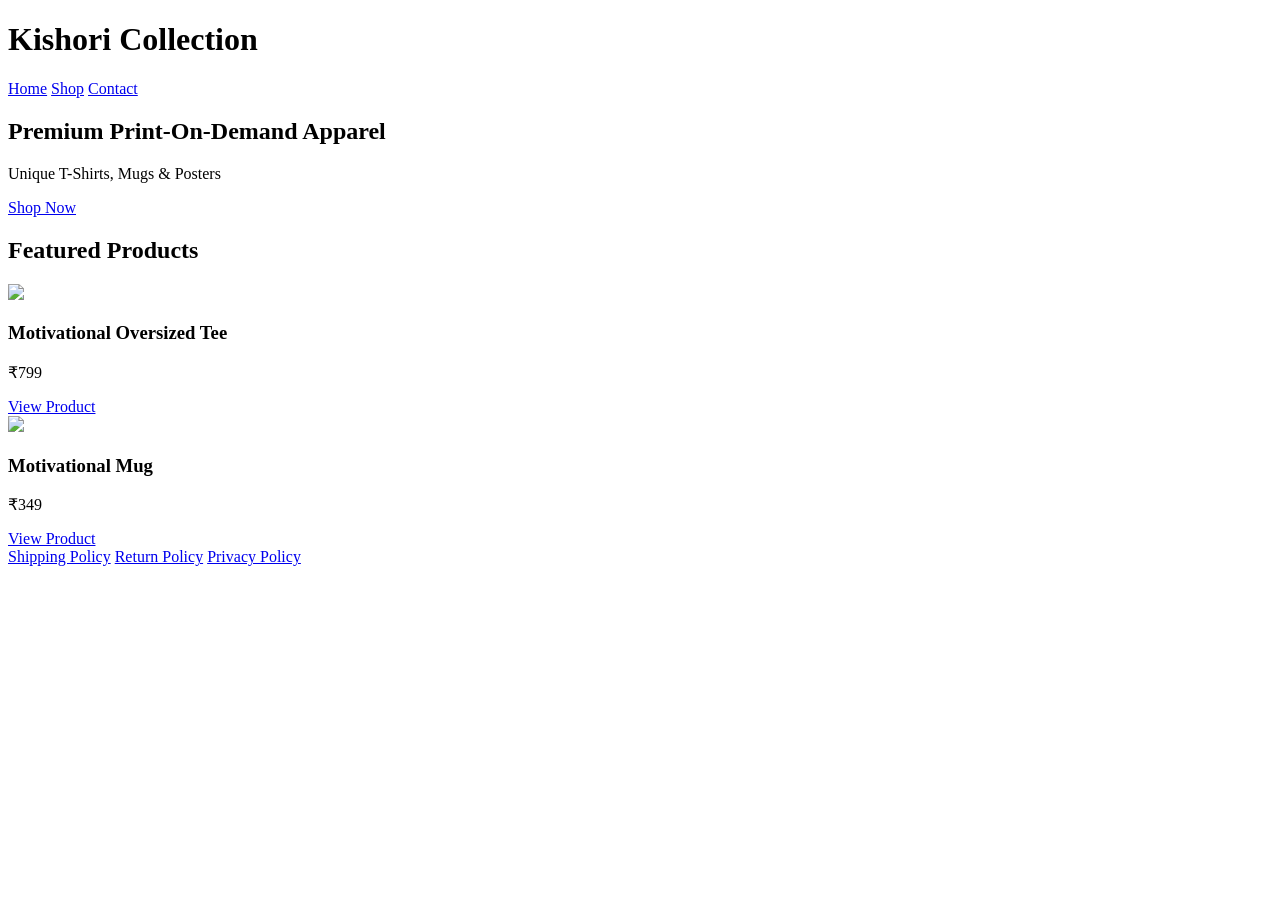
==== index.html @ 342da993 "Create index.html" ====
<!DOCTYPE html>
<html>
<head>
    <title>Kishori Collection</title>
    <link rel="stylesheet" href="style.css">
</head>
<body>

<header>
    <h1>Kishori Collection</h1>
    <nav>
        <a href="index.html">Home</a>
        <a href="shop.html">Shop</a>
        <a href="contact.html">Contact</a>
    </nav>
</header>

<section class="hero">
    <h2>Premium Print-On-Demand Apparel</h2>
    <p>Unique T-Shirts, Mugs & Posters</p>
    <a href="shop.html" class="btn">Shop Now</a>
</section>

<section class="featured">
    <h2>Featured Products</h2>

    <div class="product-grid">

        <div class="product-card">
            <img src="images/tshirt1.jpg">
            <h3>Motivational Oversized Tee</h3>
            <p>₹799</p>
            <a href="shop.html" class="btn">View Product</a>
        </div>

        <div class="product-card">
            <img src="images/mug1.jpg">
            <h3>Motivational Mug</h3>
            <p>₹349</p>
            <a href="shop.html" class="btn">View Product</a>
        </div>

    </div>
</section>

<footer>
    <a href="shipping-policy.html">Shipping Policy</a>
    <a href="return-policy.html">Return Policy</a>
    <a href="privacy-policy.html">Privacy Policy</a>
</footer>

</body>
</html>
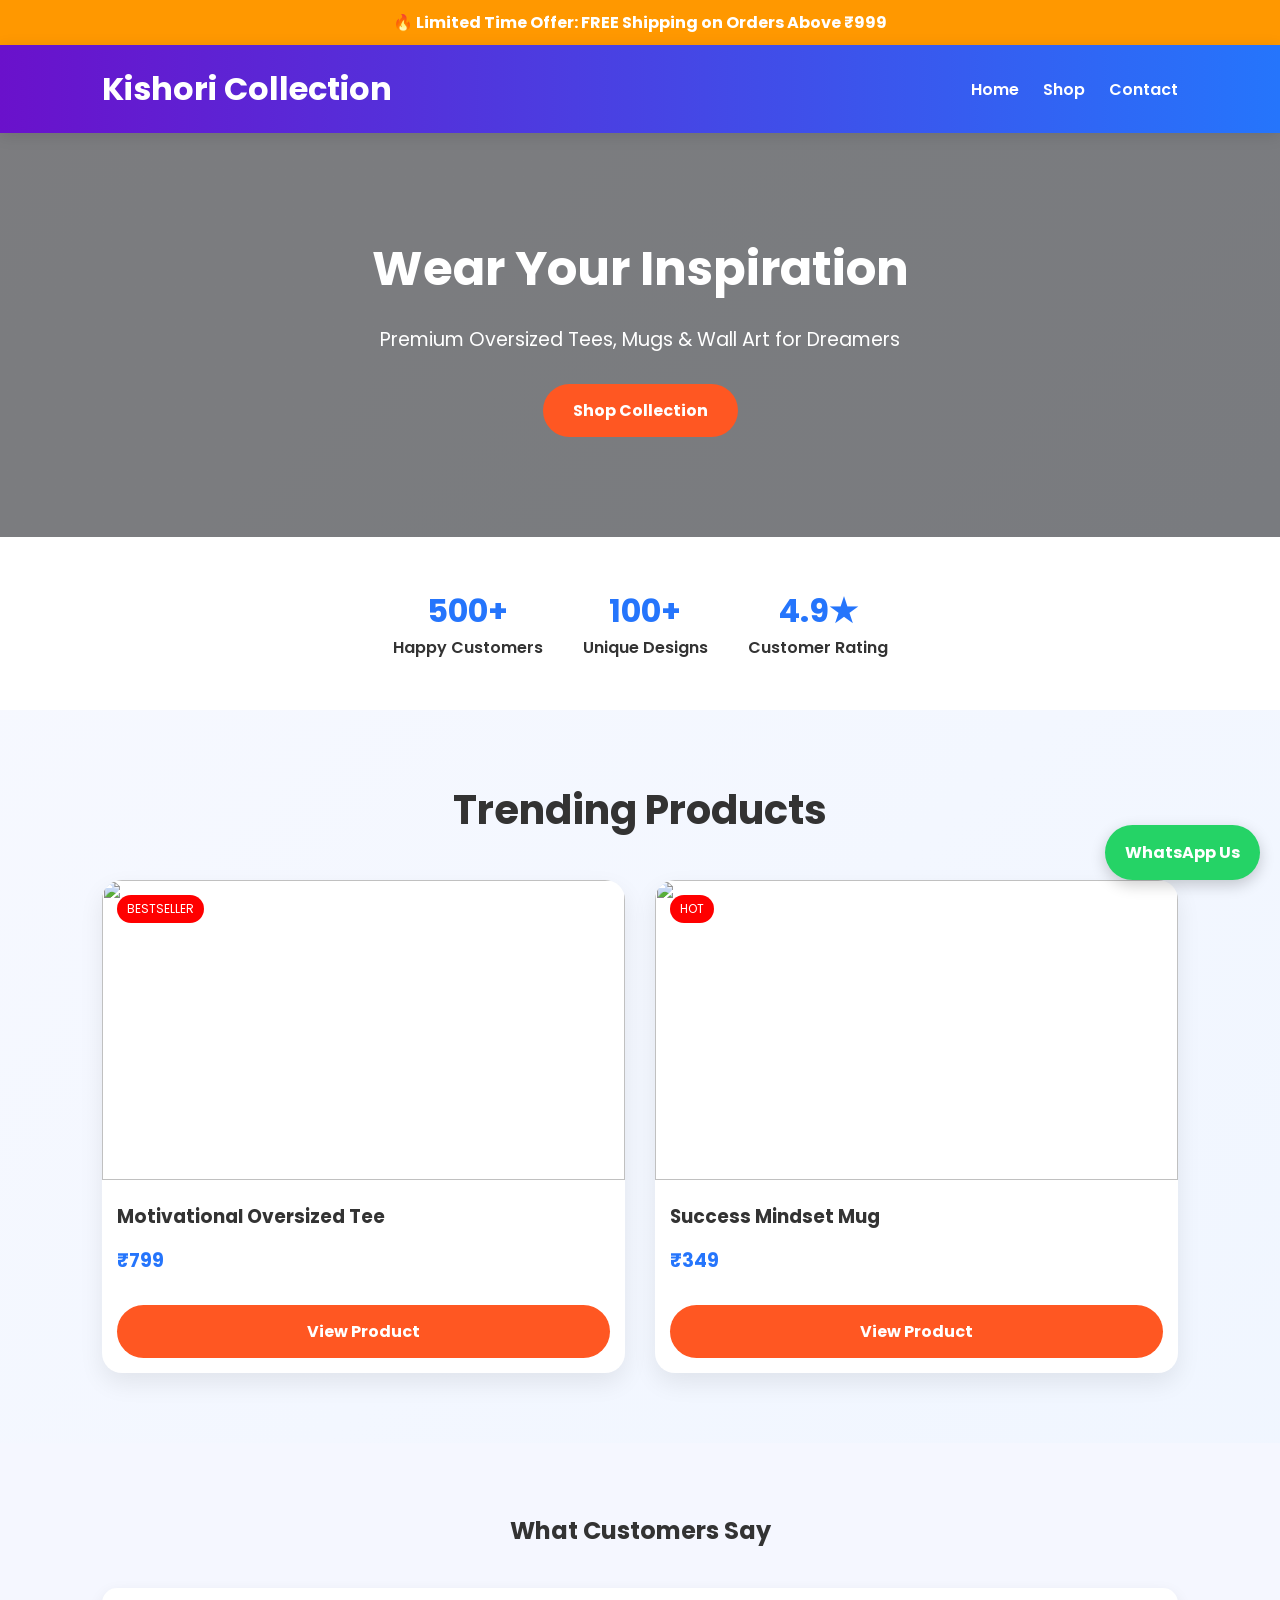
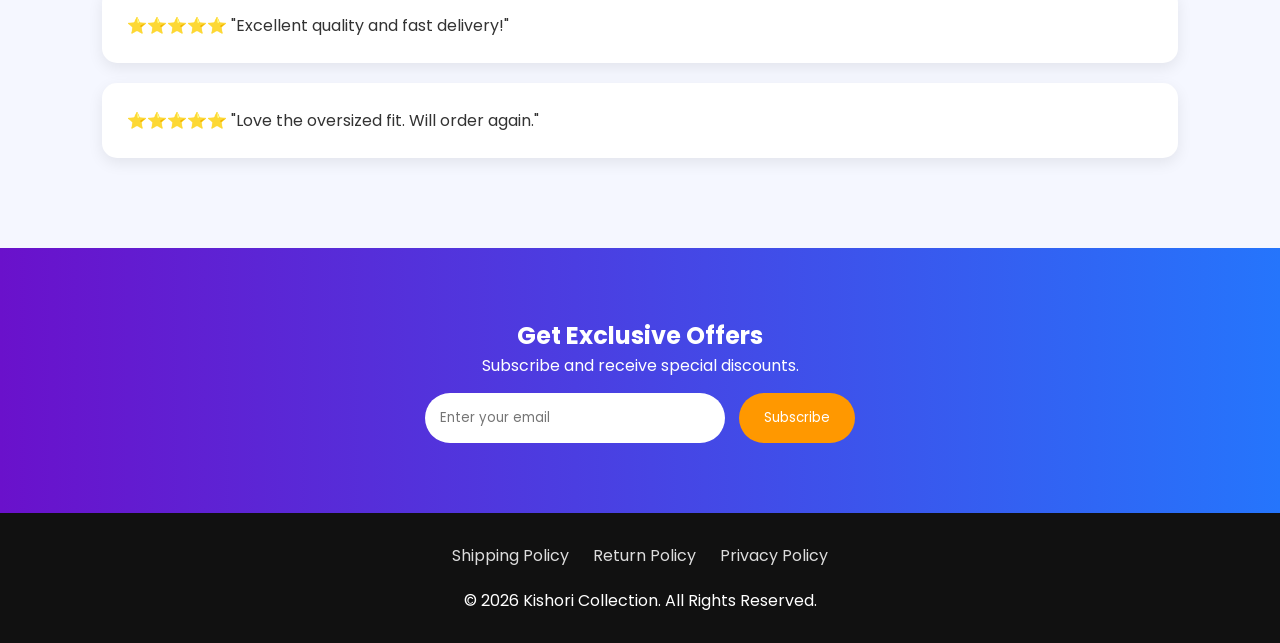
==== commit 3f7a186d: "Update index.html" ====
--- a/index.html
+++ b/index.html
@@ -1,53 +1,398 @@
 <!DOCTYPE html>
-<html>
+<html lang="en">
 <head>
-    <title>Kishori Collection</title>
-    <link rel="stylesheet" href="style.css">
+<meta charset="UTF-8">
+<meta name="viewport" content="width=device-width, initial-scale=1.0">
+
+<title>Kishori Collection</title>
+
+<link href="https://fonts.googleapis.com/css2?family=Poppins:wght@300;400;600;700&display=swap" rel="stylesheet">
+
+<style>
+
+*{
+margin:0;
+padding:0;
+box-sizing:border-box;
+font-family:'Poppins',sans-serif;
+}
+
+body{
+background:linear-gradient(135deg,#f8f9ff,#eef5ff);
+color:#333;
+}
+
+/* HEADER */
+
+header{
+background:linear-gradient(90deg,#6a11cb,#2575fc);
+padding:20px 8%;
+display:flex;
+justify-content:space-between;
+align-items:center;
+position:sticky;
+top:0;
+z-index:1000;
+box-shadow:0 3px 15px rgba(0,0,0,0.1);
+}
+
+header h1{
+color:white;
+font-size:2rem;
+}
+
+nav a{
+color:white;
+text-decoration:none;
+margin-left:20px;
+font-weight:600;
+transition:.3s;
+}
+
+nav a:hover{
+color:#ffe082;
+}
+
+/* OFFER BAR */
+
+.offer-bar{
+background:#ff9800;
+color:white;
+text-align:center;
+padding:10px;
+font-weight:bold;
+animation: pulse 2s infinite;
+}
+
+@keyframes pulse{
+50%{opacity:0.8;}
+}
+
+/* HERO */
+
+.hero{
+text-align:center;
+padding:100px 20px;
+background:
+linear-gradient(rgba(0,0,0,.5),rgba(0,0,0,.5)),
+url('images/banner.jpg');
+background-size:cover;
+background-position:center;
+color:white;
+}
+
+.hero h2{
+font-size:3rem;
+margin-bottom:20px;
+}
+
+.hero p{
+font-size:1.2rem;
+margin-bottom:30px;
+}
+
+.btn{
+display:inline-block;
+padding:14px 30px;
+background:#ff5722;
+color:white;
+text-decoration:none;
+border-radius:50px;
+font-weight:bold;
+transition:.3s;
+}
+
+.btn:hover{
+transform:translateY(-4px);
+background:#e64a19;
+}
+
+/* STATS */
+
+.stats{
+display:flex;
+justify-content:center;
+gap:40px;
+padding:50px 20px;
+background:white;
+flex-wrap:wrap;
+}
+
+.stat-box{
+text-align:center;
+}
+
+.stat-box h3{
+font-size:2rem;
+color:#2575fc;
+}
+
+.stat-box p{
+font-weight:600;
+}
+
+/* FEATURED */
+
+.featured{
+padding:70px 8%;
+}
+
+.featured h2{
+text-align:center;
+margin-bottom:40px;
+font-size:2.5rem;
+}
+
+.product-grid{
+display:grid;
+grid-template-columns:repeat(auto-fit,minmax(280px,1fr));
+gap:30px;
+}
+
+.product-card{
+background:white;
+border-radius:20px;
+overflow:hidden;
+box-shadow:0 10px 25px rgba(0,0,0,.08);
+transition:.4s;
+position:relative;
+}
+
+.product-card:hover{
+transform:translateY(-10px);
+}
+
+.badge{
+position:absolute;
+top:15px;
+left:15px;
+background:red;
+color:white;
+padding:5px 10px;
+border-radius:20px;
+font-size:12px;
+}
+
+.product-card img{
+width:100%;
+height:300px;
+object-fit:cover;
+}
+
+.product-card h3{
+padding:15px;
+}
+
+.product-card p{
+padding:0 15px 15px;
+font-size:1.2rem;
+font-weight:bold;
+color:#2575fc;
+}
+
+.product-card .btn{
+margin:15px;
+display:block;
+text-align:center;
+}
+
+/* TESTIMONIALS */
+
+.testimonials{
+padding:70px 8%;
+background:#f5f7ff;
+}
+
+.testimonials h2{
+text-align:center;
+margin-bottom:40px;
+}
+
+.review{
+background:white;
+padding:25px;
+border-radius:15px;
+margin-bottom:20px;
+box-shadow:0 5px 15px rgba(0,0,0,.08);
+}
+
+/* NEWSLETTER */
+
+.newsletter{
+padding:70px 20px;
+text-align:center;
+background:linear-gradient(90deg,#6a11cb,#2575fc);
+color:white;
+}
+
+.newsletter input{
+padding:15px;
+width:300px;
+max-width:90%;
+border:none;
+border-radius:30px;
+margin-top:15px;
+}
+
+.newsletter button{
+padding:15px 25px;
+border:none;
+background:#ff9800;
+color:white;
+border-radius:30px;
+cursor:pointer;
+margin-left:10px;
+}
+
+/* FOOTER */
+
+footer{
+background:#111;
+color:white;
+text-align:center;
+padding:30px;
+}
+
+footer a{
+color:#ddd;
+margin:0 10px;
+text-decoration:none;
+}
+
+footer a:hover{
+color:#ff9800;
+}
+
+/* FLOATING BUTTON */
+
+.whatsapp{
+position:fixed;
+bottom:20px;
+right:20px;
+background:#25D366;
+color:white;
+padding:15px 20px;
+border-radius:50px;
+text-decoration:none;
+font-weight:bold;
+box-shadow:0 5px 15px rgba(0,0,0,.2);
+}
+
+</style>
 </head>
+
 <body>
 
+<div class="offer-bar">
+🔥 Limited Time Offer: FREE Shipping on Orders Above ₹999
+</div>
+
 <header>
-    <h1>Kishori Collection</h1>
-    <nav>
-        <a href="index.html">Home</a>
-        <a href="shop.html">Shop</a>
-        <a href="contact.html">Contact</a>
-    </nav>
+<h1>Kishori Collection</h1>
+
+<nav>
+<a href="index.html">Home</a>
+<a href="shop.html">Shop</a>
+<a href="contact.html">Contact</a>
+</nav>
 </header>
 
 <section class="hero">
-    <h2>Premium Print-On-Demand Apparel</h2>
-    <p>Unique T-Shirts, Mugs & Posters</p>
-    <a href="shop.html" class="btn">Shop Now</a>
+<h2>Wear Your Inspiration</h2>
+<p>Premium Oversized Tees, Mugs & Wall Art for Dreamers</p>
+
+<a href="shop.html" class="btn">
+Shop Collection
+</a>
+</section>
+
+<section class="stats">
+
+<div class="stat-box">
+<h3>500+</h3>
+<p>Happy Customers</p>
+</div>
+
+<div class="stat-box">
+<h3>100+</h3>
+<p>Unique Designs</p>
+</div>
+
+<div class="stat-box">
+<h3>4.9★</h3>
+<p>Customer Rating</p>
+</div>
+
 </section>
 
 <section class="featured">
-    <h2>Featured Products</h2>
-
-    <div class="product-grid">
-
-        <div class="product-card">
-            <img src="images/tshirt1.jpg">
-            <h3>Motivational Oversized Tee</h3>
-            <p>₹799</p>
-            <a href="shop.html" class="btn">View Product</a>
-        </div>
-
-        <div class="product-card">
-            <img src="images/mug1.jpg">
-            <h3>Motivational Mug</h3>
-            <p>₹349</p>
-            <a href="shop.html" class="btn">View Product</a>
-        </div>
-
-    </div>
+
+<h2>Trending Products</h2>
+
+<div class="product-grid">
+
+<div class="product-card">
+<div class="badge">BESTSELLER</div>
+<img src="images/tshirt1.jpg">
+<h3>Motivational Oversized Tee</h3>
+<p>₹799</p>
+<a href="shop.html" class="btn">View Product</a>
+</div>
+
+<div class="product-card">
+<div class="badge">HOT</div>
+<img src="images/mug1.jpg">
+<h3>Success Mindset Mug</h3>
+<p>₹349</p>
+<a href="shop.html" class="btn">View Product</a>
+</div>
+
+</div>
+
+</section>
+
+<section class="testimonials">
+
+<h2>What Customers Say</h2>
+
+<div class="review">
+⭐⭐⭐⭐⭐
+"Excellent quality and fast delivery!"
+</div>
+
+<div class="review">
+⭐⭐⭐⭐⭐
+"Love the oversized fit. Will order again."
+</div>
+
+</section>
+
+<section class="newsletter">
+
+<h2>Get Exclusive Offers</h2>
+
+<p>Subscribe and receive special discounts.</p>
+
+<input type="email" placeholder="Enter your email">
+<button>Subscribe</button>
+
 </section>
 
 <footer>
-    <a href="shipping-policy.html">Shipping Policy</a>
-    <a href="return-policy.html">Return Policy</a>
-    <a href="privacy-policy.html">Privacy Policy</a>
+
+<a href="shipping-policy.html">Shipping Policy</a>
+<a href="return-policy.html">Return Policy</a>
+<a href="privacy-policy.html">Privacy Policy</a>
+
+<p style="margin-top:20px;">
+© 2026 Kishori Collection. All Rights Reserved.
+</p>
+
 </footer>
+
+<a class="whatsapp" href="https://wa.me/91XXXXXXXXXX">
+WhatsApp Us
+</a>
 
 </body>
 </html>
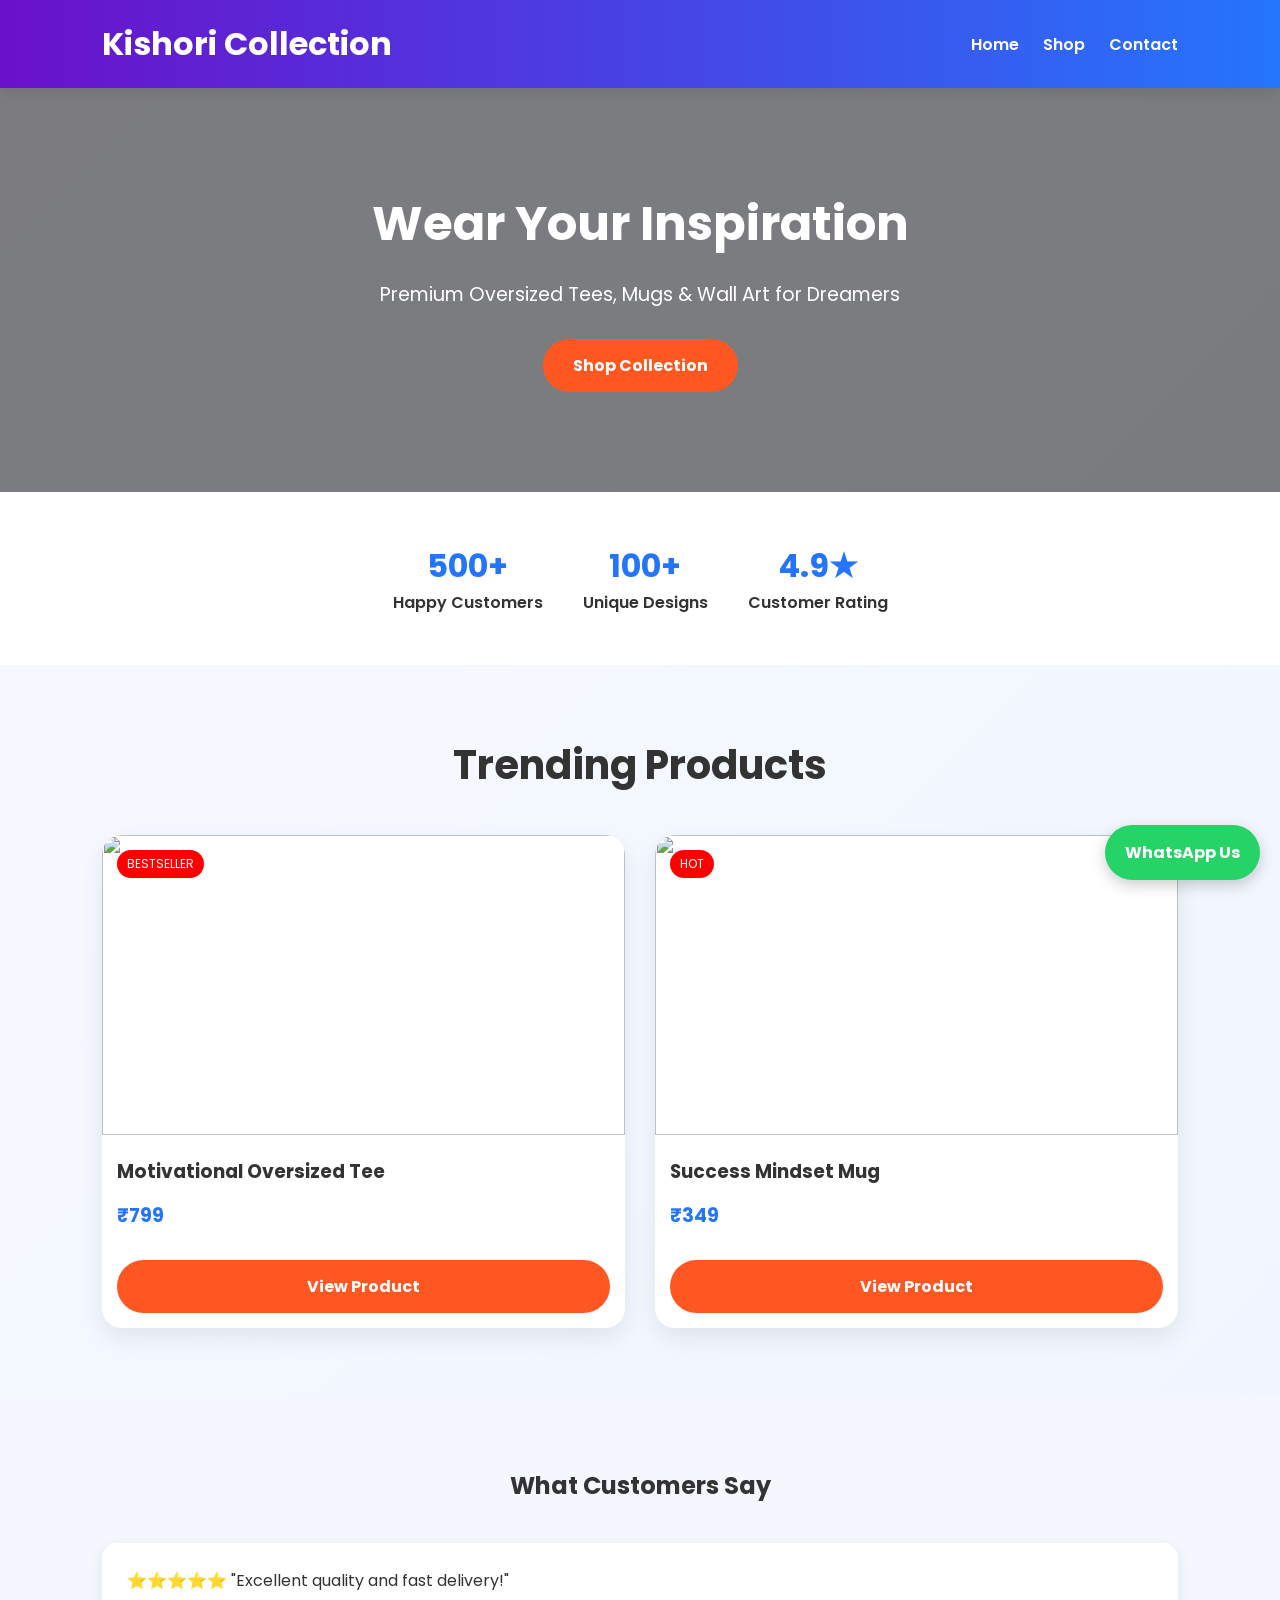
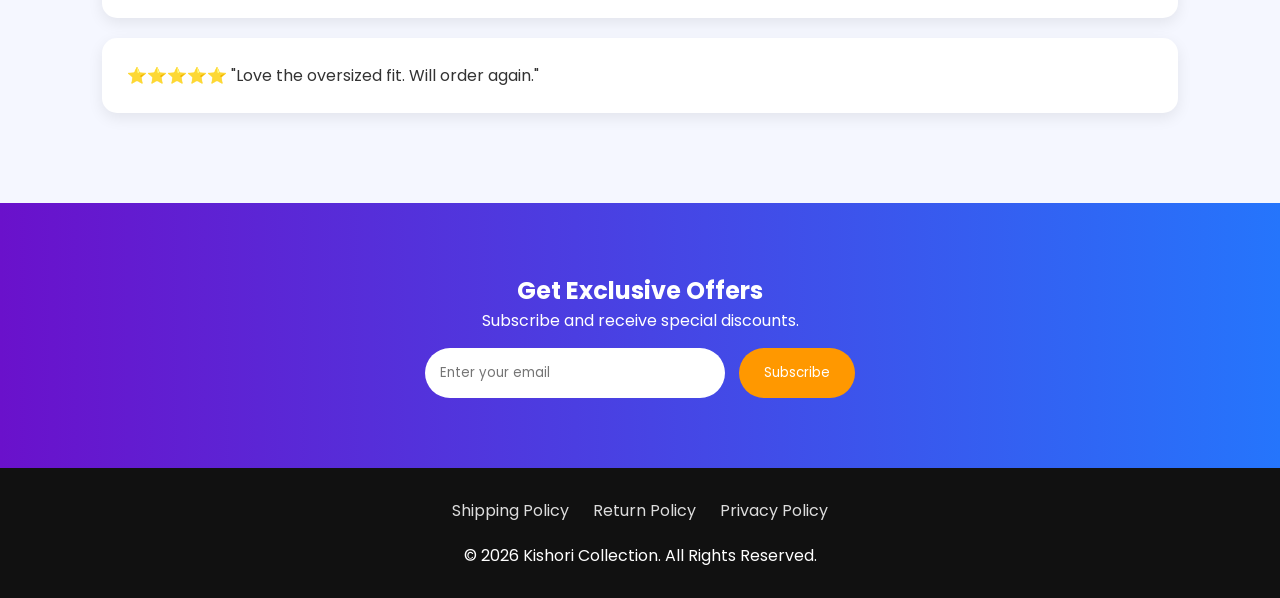
==== commit 38f61ee5: "Update index.html" ====
--- a/index.html
+++ b/index.html
@@ -283,9 +283,10 @@
 
 <body>
 
-<div class="offer-bar">
+<!--<div class="offer-bar">
 🔥 Limited Time Offer: FREE Shipping on Orders Above ₹999
 </div>
+  -->
 
 <header>
 <h1>Kishori Collection</h1>
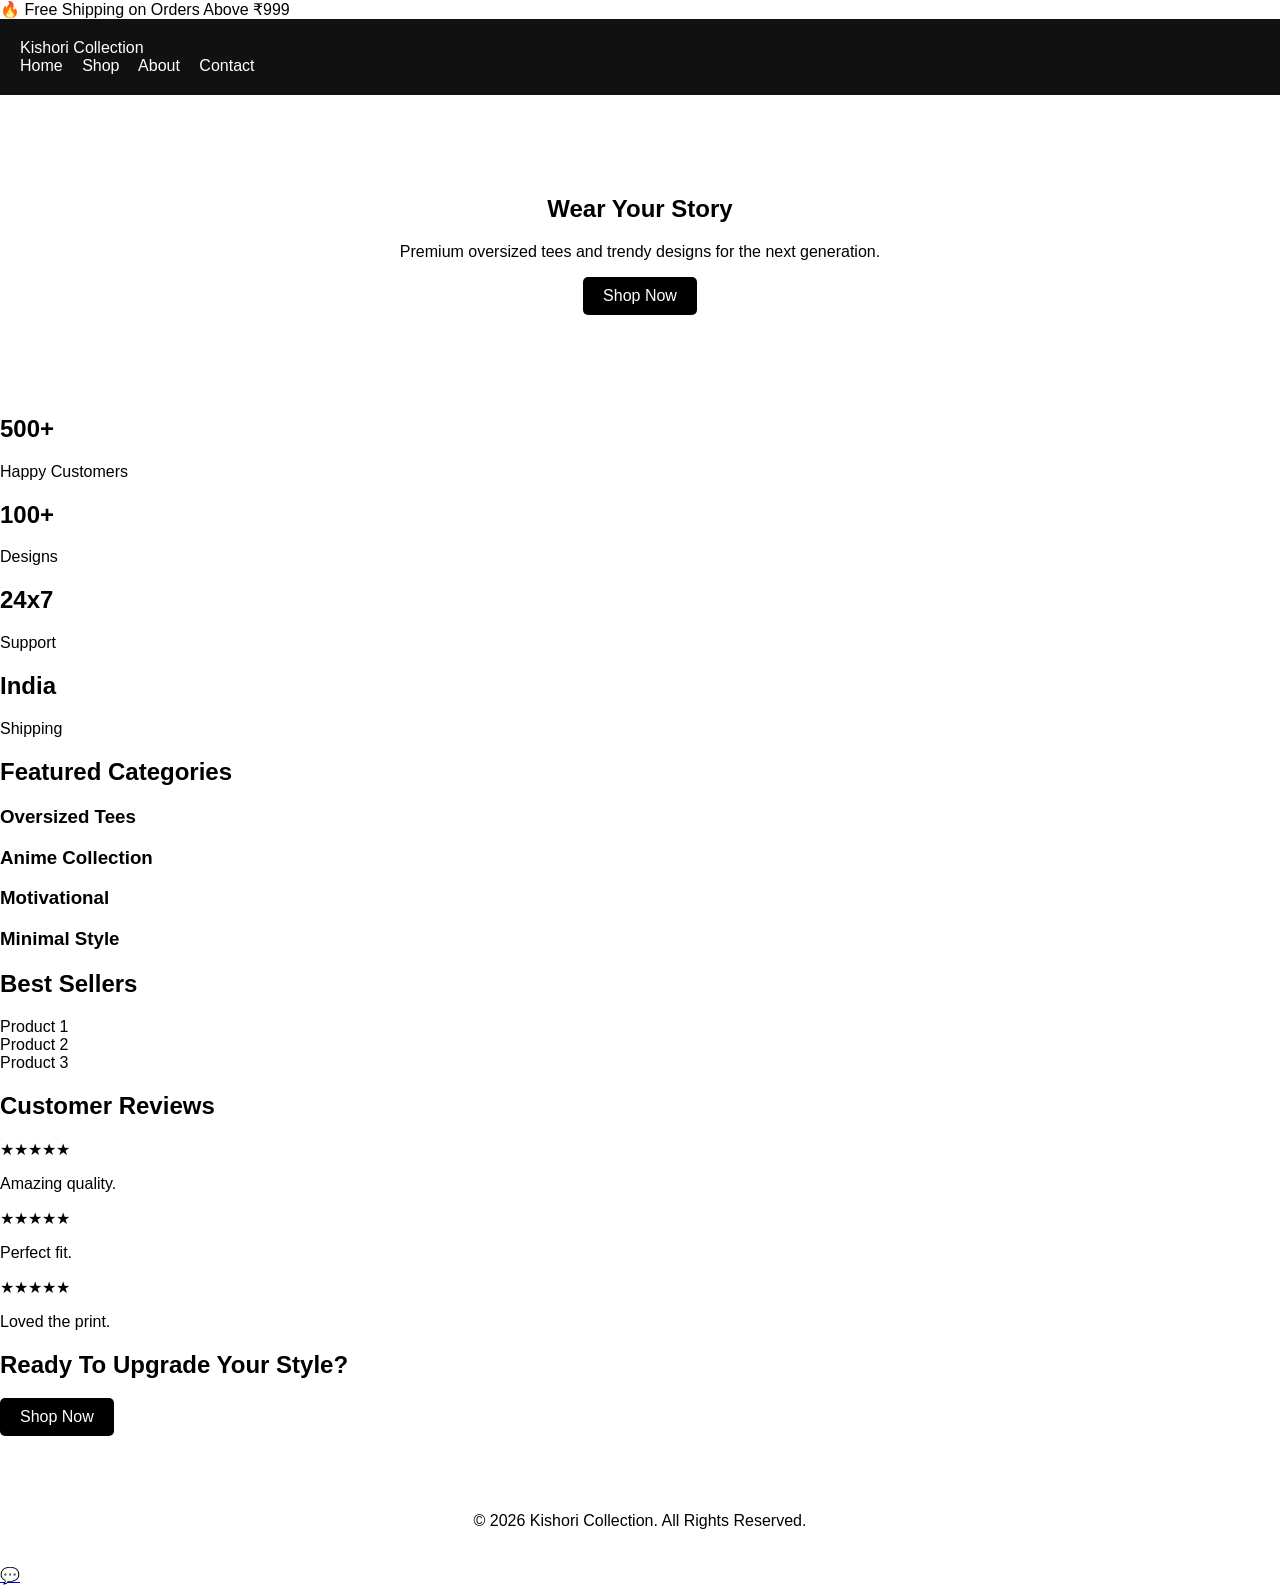
==== commit c4787bd0: "Update index.html" ====
--- a/index.html
+++ b/index.html
@@ -3,397 +3,79 @@
 <head>
 <meta charset="UTF-8">
 <meta name="viewport" content="width=device-width, initial-scale=1.0">
-
 <title>Kishori Collection</title>
-
-<link href="https://fonts.googleapis.com/css2?family=Poppins:wght@300;400;600;700&display=swap" rel="stylesheet">
-
-<style>
-
-*{
-margin:0;
-padding:0;
-box-sizing:border-box;
-font-family:'Poppins',sans-serif;
-}
-
-body{
-background:linear-gradient(135deg,#f8f9ff,#eef5ff);
-color:#333;
-}
-
-/* HEADER */
-
-header{
-background:linear-gradient(90deg,#6a11cb,#2575fc);
-padding:20px 8%;
-display:flex;
-justify-content:space-between;
-align-items:center;
-position:sticky;
-top:0;
-z-index:1000;
-box-shadow:0 3px 15px rgba(0,0,0,0.1);
-}
-
-header h1{
-color:white;
-font-size:2rem;
-}
-
-nav a{
-color:white;
-text-decoration:none;
-margin-left:20px;
-font-weight:600;
-transition:.3s;
-}
-
-nav a:hover{
-color:#ffe082;
-}
-
-/* OFFER BAR */
-
-.offer-bar{
-background:#ff9800;
-color:white;
-text-align:center;
-padding:10px;
-font-weight:bold;
-animation: pulse 2s infinite;
-}
-
-@keyframes pulse{
-50%{opacity:0.8;}
-}
-
-/* HERO */
-
-.hero{
-text-align:center;
-padding:100px 20px;
-background:
-linear-gradient(rgba(0,0,0,.5),rgba(0,0,0,.5)),
-url('images/banner.jpg');
-background-size:cover;
-background-position:center;
-color:white;
-}
-
-.hero h2{
-font-size:3rem;
-margin-bottom:20px;
-}
-
-.hero p{
-font-size:1.2rem;
-margin-bottom:30px;
-}
-
-.btn{
-display:inline-block;
-padding:14px 30px;
-background:#ff5722;
-color:white;
-text-decoration:none;
-border-radius:50px;
-font-weight:bold;
-transition:.3s;
-}
-
-.btn:hover{
-transform:translateY(-4px);
-background:#e64a19;
-}
-
-/* STATS */
-
-.stats{
-display:flex;
-justify-content:center;
-gap:40px;
-padding:50px 20px;
-background:white;
-flex-wrap:wrap;
-}
-
-.stat-box{
-text-align:center;
-}
-
-.stat-box h3{
-font-size:2rem;
-color:#2575fc;
-}
-
-.stat-box p{
-font-weight:600;
-}
-
-/* FEATURED */
-
-.featured{
-padding:70px 8%;
-}
-
-.featured h2{
-text-align:center;
-margin-bottom:40px;
-font-size:2.5rem;
-}
-
-.product-grid{
-display:grid;
-grid-template-columns:repeat(auto-fit,minmax(280px,1fr));
-gap:30px;
-}
-
-.product-card{
-background:white;
-border-radius:20px;
-overflow:hidden;
-box-shadow:0 10px 25px rgba(0,0,0,.08);
-transition:.4s;
-position:relative;
-}
-
-.product-card:hover{
-transform:translateY(-10px);
-}
-
-.badge{
-position:absolute;
-top:15px;
-left:15px;
-background:red;
-color:white;
-padding:5px 10px;
-border-radius:20px;
-font-size:12px;
-}
-
-.product-card img{
-width:100%;
-height:300px;
-object-fit:cover;
-}
-
-.product-card h3{
-padding:15px;
-}
-
-.product-card p{
-padding:0 15px 15px;
-font-size:1.2rem;
-font-weight:bold;
-color:#2575fc;
-}
-
-.product-card .btn{
-margin:15px;
-display:block;
-text-align:center;
-}
-
-/* TESTIMONIALS */
-
-.testimonials{
-padding:70px 8%;
-background:#f5f7ff;
-}
-
-.testimonials h2{
-text-align:center;
-margin-bottom:40px;
-}
-
-.review{
-background:white;
-padding:25px;
-border-radius:15px;
-margin-bottom:20px;
-box-shadow:0 5px 15px rgba(0,0,0,.08);
-}
-
-/* NEWSLETTER */
-
-.newsletter{
-padding:70px 20px;
-text-align:center;
-background:linear-gradient(90deg,#6a11cb,#2575fc);
-color:white;
-}
-
-.newsletter input{
-padding:15px;
-width:300px;
-max-width:90%;
-border:none;
-border-radius:30px;
-margin-top:15px;
-}
-
-.newsletter button{
-padding:15px 25px;
-border:none;
-background:#ff9800;
-color:white;
-border-radius:30px;
-cursor:pointer;
-margin-left:10px;
-}
-
-/* FOOTER */
-
-footer{
-background:#111;
-color:white;
-text-align:center;
-padding:30px;
-}
-
-footer a{
-color:#ddd;
-margin:0 10px;
-text-decoration:none;
-}
-
-footer a:hover{
-color:#ff9800;
-}
-
-/* FLOATING BUTTON */
-
-.whatsapp{
-position:fixed;
-bottom:20px;
-right:20px;
-background:#25D366;
-color:white;
-padding:15px 20px;
-border-radius:50px;
-text-decoration:none;
-font-weight:bold;
-box-shadow:0 5px 15px rgba(0,0,0,.2);
-}
-
-</style>
+<meta name="description" content="Premium POD fashion brand - Kishori Collection">
+<link rel="stylesheet" href="style.css">
 </head>
-
 <body>
 
-<!--<div class="offer-bar">
-🔥 Limited Time Offer: FREE Shipping on Orders Above ₹999
-</div>
-  -->
+<div class="announcement">🔥 Free Shipping on Orders Above ₹999</div>
 
 <header>
-<h1>Kishori Collection</h1>
-
-<nav>
-<a href="index.html">Home</a>
-<a href="shop.html">Shop</a>
-<a href="contact.html">Contact</a>
-</nav>
+  <div class="container nav">
+    <div class="logo">Kishori Collection</div>
+    <nav>
+      <a href="#">Home</a>
+      <a href="#">Shop</a>
+      <a href="#">About</a>
+      <a href="#">Contact</a>
+    </nav>
+  </div>
 </header>
 
 <section class="hero">
-<h2>Wear Your Inspiration</h2>
-<p>Premium Oversized Tees, Mugs & Wall Art for Dreamers</p>
-
-<a href="shop.html" class="btn">
-Shop Collection
-</a>
+  <div class="hero-content">
+    <h1>Wear Your Story</h1>
+    <p>Premium oversized tees and trendy designs for the next generation.</p>
+    <a class="btn" href="#">Shop Now</a>
+  </div>
 </section>
 
-<section class="stats">
-
-<div class="stat-box">
-<h3>500+</h3>
-<p>Happy Customers</p>
-</div>
-
-<div class="stat-box">
-<h3>100+</h3>
-<p>Unique Designs</p>
-</div>
-
-<div class="stat-box">
-<h3>4.9★</h3>
-<p>Customer Rating</p>
-</div>
-
+<section class="stats container">
+  <div class="stat"><h2>500+</h2><p>Happy Customers</p></div>
+  <div class="stat"><h2>100+</h2><p>Designs</p></div>
+  <div class="stat"><h2>24x7</h2><p>Support</p></div>
+  <div class="stat"><h2>India</h2><p>Shipping</p></div>
 </section>
 
-<section class="featured">
-
-<h2>Trending Products</h2>
-
-<div class="product-grid">
-
-<div class="product-card">
-<div class="badge">BESTSELLER</div>
-<img src="images/tshirt1.jpg">
-<h3>Motivational Oversized Tee</h3>
-<p>₹799</p>
-<a href="shop.html" class="btn">View Product</a>
+<section class="container">
+<h2>Featured Categories</h2>
+<div class="grid">
+<div class="card"><h3>Oversized Tees</h3></div>
+<div class="card"><h3>Anime Collection</h3></div>
+<div class="card"><h3>Motivational</h3></div>
+<div class="card"><h3>Minimal Style</h3></div>
 </div>
-
-<div class="product-card">
-<div class="badge">HOT</div>
-<img src="images/mug1.jpg">
-<h3>Success Mindset Mug</h3>
-<p>₹349</p>
-<a href="shop.html" class="btn">View Product</a>
-</div>
-
-</div>
-
 </section>
 
-<section class="testimonials">
-
-<h2>What Customers Say</h2>
-
-<div class="review">
-⭐⭐⭐⭐⭐
-"Excellent quality and fast delivery!"
+<section class="container">
+<h2>Best Sellers</h2>
+<div class="grid">
+<div class="product">Product 1</div>
+<div class="product">Product 2</div>
+<div class="product">Product 3</div>
 </div>
-
-<div class="review">
-⭐⭐⭐⭐⭐
-"Love the oversized fit. Will order again."
-</div>
-
 </section>
 
-<section class="newsletter">
+<section class="reviews">
+<h2>Customer Reviews</h2>
+<div class="grid container">
+<div class="card">★★★★★<p>Amazing quality.</p></div>
+<div class="card">★★★★★<p>Perfect fit.</p></div>
+<div class="card">★★★★★<p>Loved the print.</p></div>
+</div>
+</section>
 
-<h2>Get Exclusive Offers</h2>
-
-<p>Subscribe and receive special discounts.</p>
-
-<input type="email" placeholder="Enter your email">
-<button>Subscribe</button>
-
+<section class="cta">
+<h2>Ready To Upgrade Your Style?</h2>
+<a class="btn light" href="#">Shop Now</a>
 </section>
 
 <footer>
-
-<a href="shipping-policy.html">Shipping Policy</a>
-<a href="return-policy.html">Return Policy</a>
-<a href="privacy-policy.html">Privacy Policy</a>
-
-<p style="margin-top:20px;">
-© 2026 Kishori Collection. All Rights Reserved.
-</p>
-
+<p>© 2026 Kishori Collection. All Rights Reserved.</p>
 </footer>
 
-<a class="whatsapp" href="https://wa.me/91XXXXXXXXXX">
-WhatsApp Us
-</a>
+<a class="whatsapp" href="#">💬</a>
 
 </body>
 </html>
--- a/style.css
+++ b/style.css
@@ -0,0 +1,58 @@
+body{
+    font-family:Arial, sans-serif;
+    margin:0;
+    padding:0;
+}
+
+header{
+    background:#111;
+    color:white;
+    padding:20px;
+}
+
+nav a{
+    color:white;
+    margin-right:15px;
+    text-decoration:none;
+}
+
+.hero{
+    text-align:center;
+    padding:80px;
+}
+
+.product-grid{
+    display:flex;
+    flex-wrap:wrap;
+    justify-content:center;
+    gap:20px;
+    padding:20px;
+}
+
+.product-card{
+    width:300px;
+    border:1px solid #ddd;
+    border-radius:10px;
+    padding:15px;
+    text-align:center;
+}
+
+.product-card img{
+    width:100%;
+    border-radius:10px;
+}
+
+.btn{
+    display:inline-block;
+    background:#000;
+    color:white;
+    padding:10px 20px;
+    text-decoration:none;
+    border-radius:5px;
+}
+
+footer{
+    text-align:center;
+    margin-top:40px;
+    padding:20px;
+}
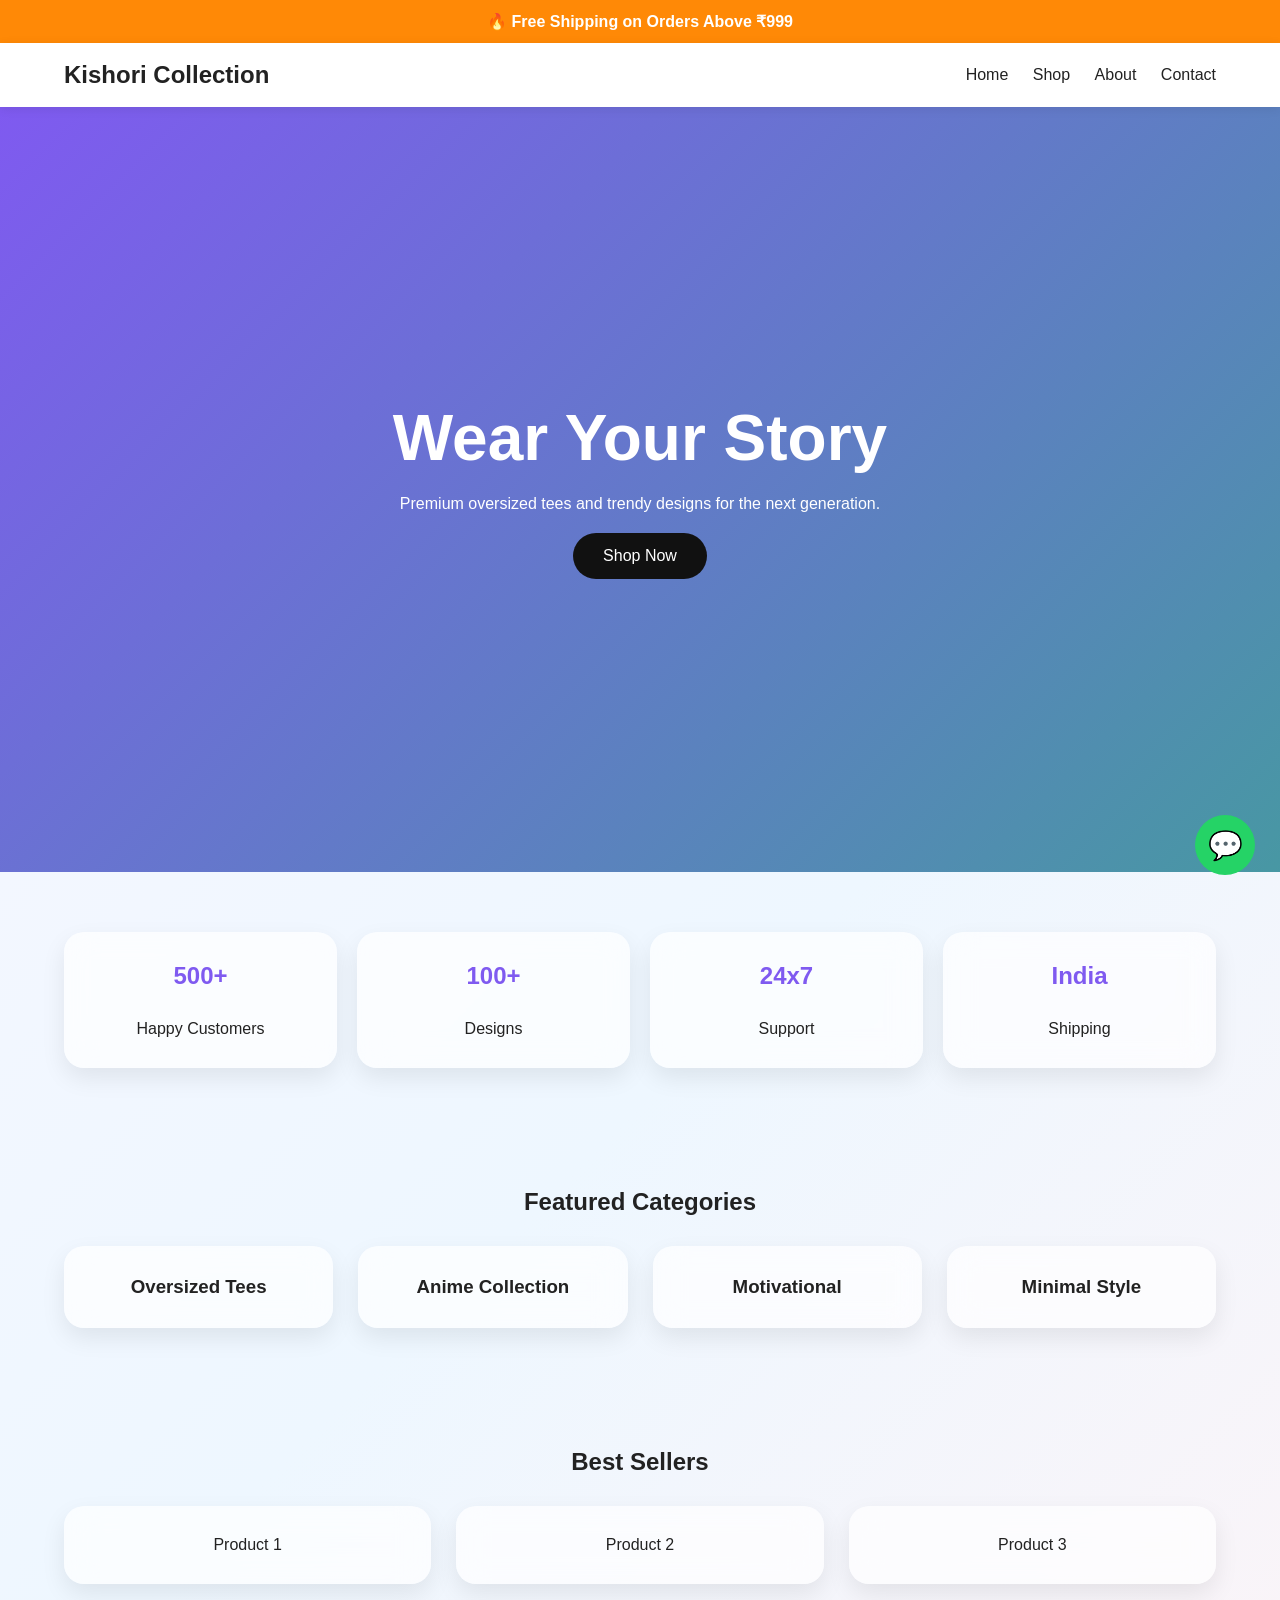
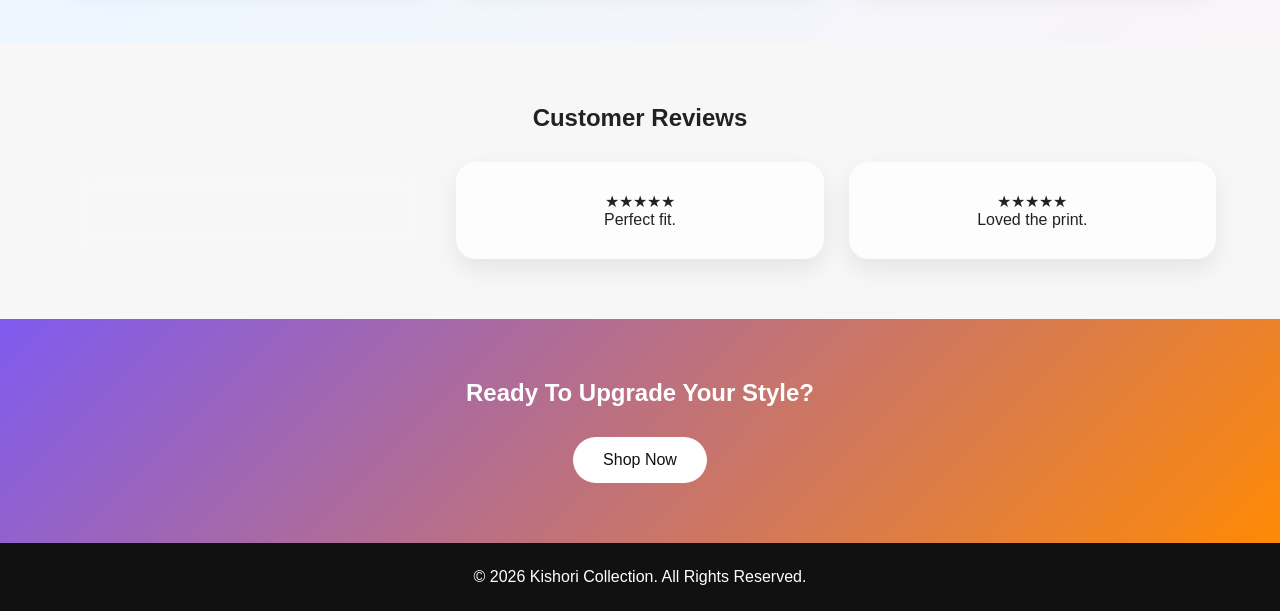
==== commit bd621d75: "Add files via upload" ====
--- a/index.html
+++ b/index.html
@@ -78,4 +78,4 @@
 <a class="whatsapp" href="#">💬</a>
 
 </body>
-</html>
+</html>
--- a/style.css
+++ b/style.css
@@ -1,58 +1,26 @@
-body{
-    font-family:Arial, sans-serif;
-    margin:0;
-    padding:0;
-}
-
-header{
-    background:#111;
-    color:white;
-    padding:20px;
-}
-
-nav a{
-    color:white;
-    margin-right:15px;
-    text-decoration:none;
-}
-
-.hero{
-    text-align:center;
-    padding:80px;
-}
-
-.product-grid{
-    display:flex;
-    flex-wrap:wrap;
-    justify-content:center;
-    gap:20px;
-    padding:20px;
-}
-
-.product-card{
-    width:300px;
-    border:1px solid #ddd;
-    border-radius:10px;
-    padding:15px;
-    text-align:center;
-}
-
-.product-card img{
-    width:100%;
-    border-radius:10px;
-}
-
-.btn{
-    display:inline-block;
-    background:#000;
-    color:white;
-    padding:10px 20px;
-    text-decoration:none;
-    border-radius:5px;
-}
-
-footer{
-    text-align:center;
-    margin-top:40px;
-    padding:20px;
-}
+*{margin:0;padding:0;box-sizing:border-box;font-family:Arial,sans-serif}
+body{background:linear-gradient(135deg,#f8f7ff,#eef7ff,#fff3f5);color:#222}
+.container{width:90%;max-width:1200px;margin:auto}
+.announcement{background:#ff8906;color:#fff;text-align:center;padding:12px;font-weight:bold}
+header{background:#fff;position:sticky;top:0;box-shadow:0 2px 10px rgba(0,0,0,.08)}
+.nav{display:flex;justify-content:space-between;align-items:center;padding:18px 0}
+nav a{text-decoration:none;color:#222;margin-left:20px}
+.logo{font-size:1.5rem;font-weight:bold}
+.hero{min-height:85vh;display:flex;justify-content:center;align-items:center;text-align:center;color:#fff;background:linear-gradient(135deg,#7f5af0,#2cb67d,#ff8906);background-size:300% 300%;animation:g 10s infinite}
+@keyframes g{0%{background-position:0% 50%}50%{background-position:100% 50%}100%{background-position:0% 50%}}
+.hero h1{font-size:4rem}
+.hero p{margin:20px 0}
+.btn{display:inline-block;padding:14px 30px;background:#111;color:#fff;text-decoration:none;border-radius:30px}
+.light{background:#fff;color:#111}
+.stats{display:grid;grid-template-columns:repeat(auto-fit,minmax(200px,1fr));gap:20px;padding:60px 0}
+.stat,.card,.product{background:rgba(255,255,255,.7);backdrop-filter:blur(15px);padding:30px;border-radius:20px;text-align:center;box-shadow:0 10px 25px rgba(0,0,0,.08)}
+.stat h2{color:#7f5af0}
+section{padding:60px 0}
+h2{text-align:center;margin-bottom:30px}
+.grid{display:grid;grid-template-columns:repeat(auto-fit,minmax(250px,1fr));gap:25px}
+.card:hover,.product:hover{transform:translateY(-8px);transition:.3s}
+.reviews{background:#f7f7f7}
+.cta{text-align:center;background:linear-gradient(135deg,#7f5af0,#ff8906);color:#fff}
+footer{background:#111;color:#fff;text-align:center;padding:25px}
+.whatsapp{position:fixed;bottom:25px;right:25px;width:60px;height:60px;background:#25D366;border-radius:50%;display:flex;justify-content:center;align-items:center;text-decoration:none;font-size:28px}
+@media(max-width:768px){.hero h1{font-size:2.5rem}.nav{flex-direction:column;gap:10px}}
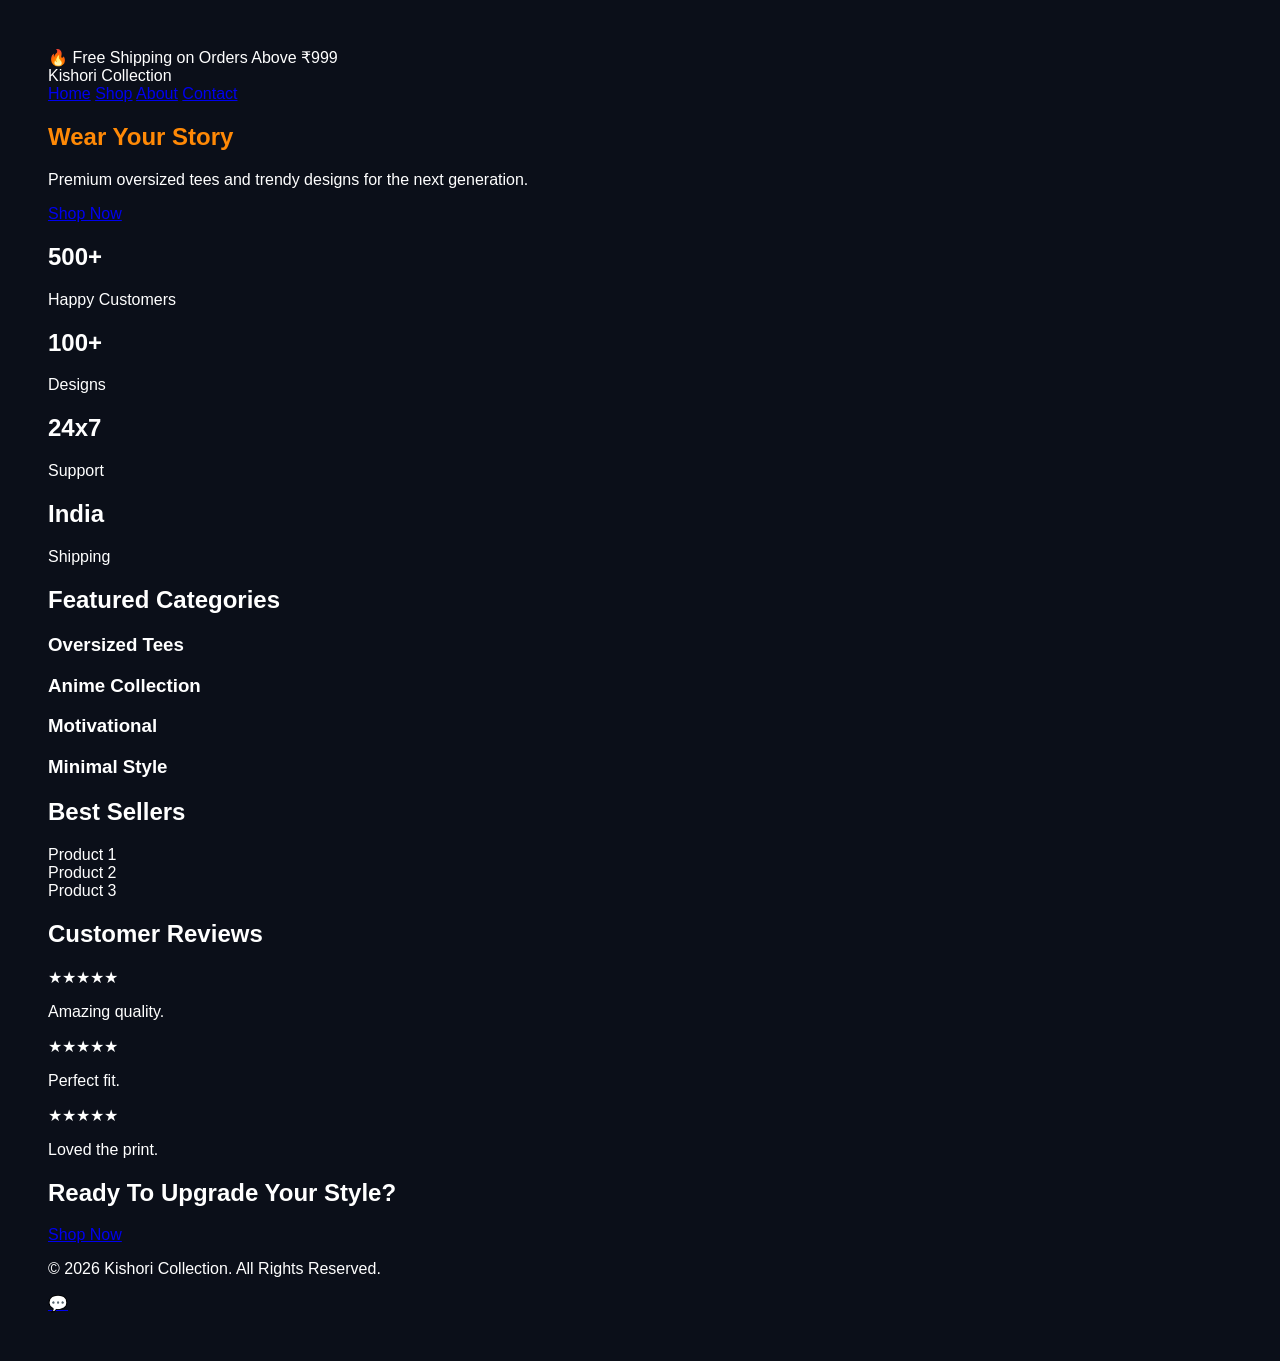
==== commit 66899b9c: "Update index.html" ====
--- a/index.html
+++ b/index.html
@@ -5,10 +5,9 @@
 <meta name="viewport" content="width=device-width, initial-scale=1.0">
 <title>Kishori Collection</title>
 <meta name="description" content="Premium POD fashion brand - Kishori Collection">
-<link rel="stylesheet" href="style.css">
+<link rel="stylesheet" href="kishori-dark-luxury-style.css">
 </head>
 <body>
-
 <div class="announcement">🔥 Free Shipping on Orders Above ₹999</div>
 
 <header>
@@ -78,4 +77,4 @@
 <a class="whatsapp" href="#">💬</a>
 
 </body>
-</html>+</html>
--- a/kishori-dark-luxury-style.css
+++ b/kishori-dark-luxury-style.css
@@ -0,0 +1 @@
+body{background:#0b0f19;color:white;font-family:Arial,sans-serif;padding:40px}h1{color:#ff8906}
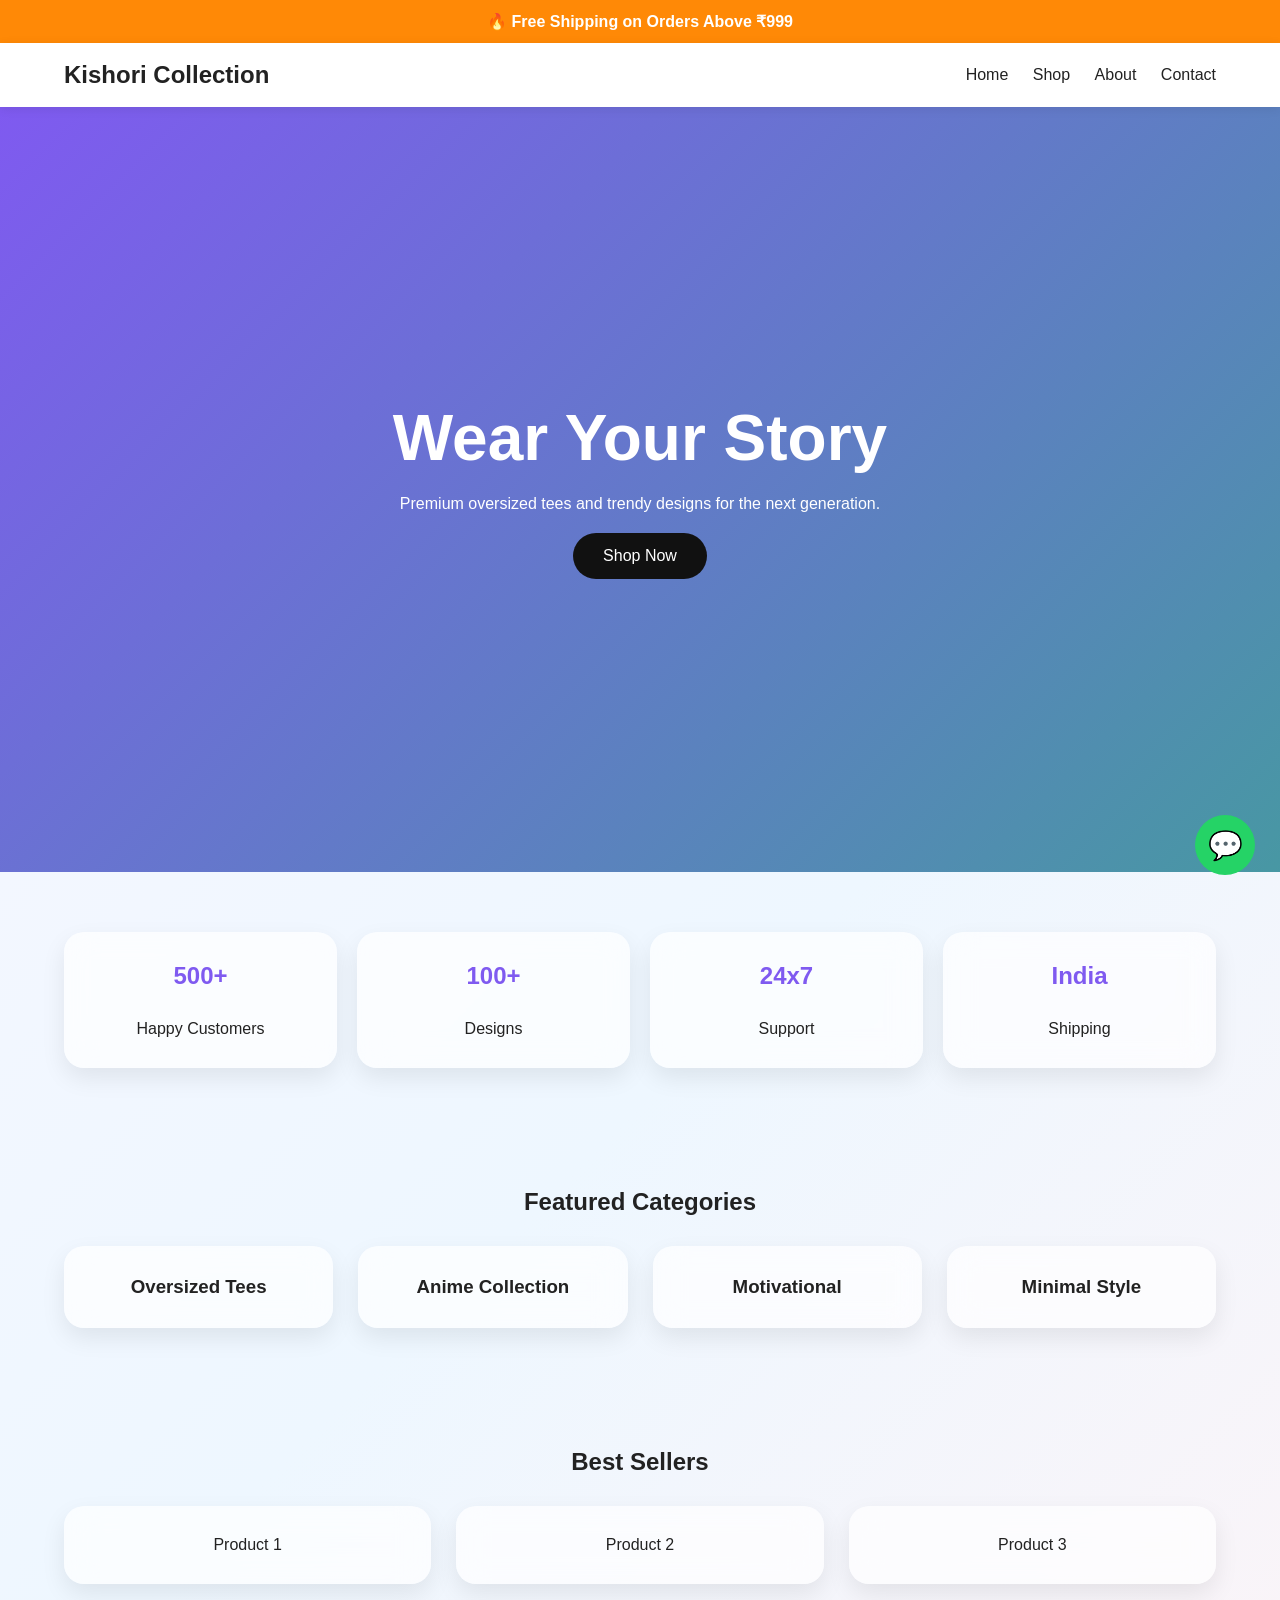
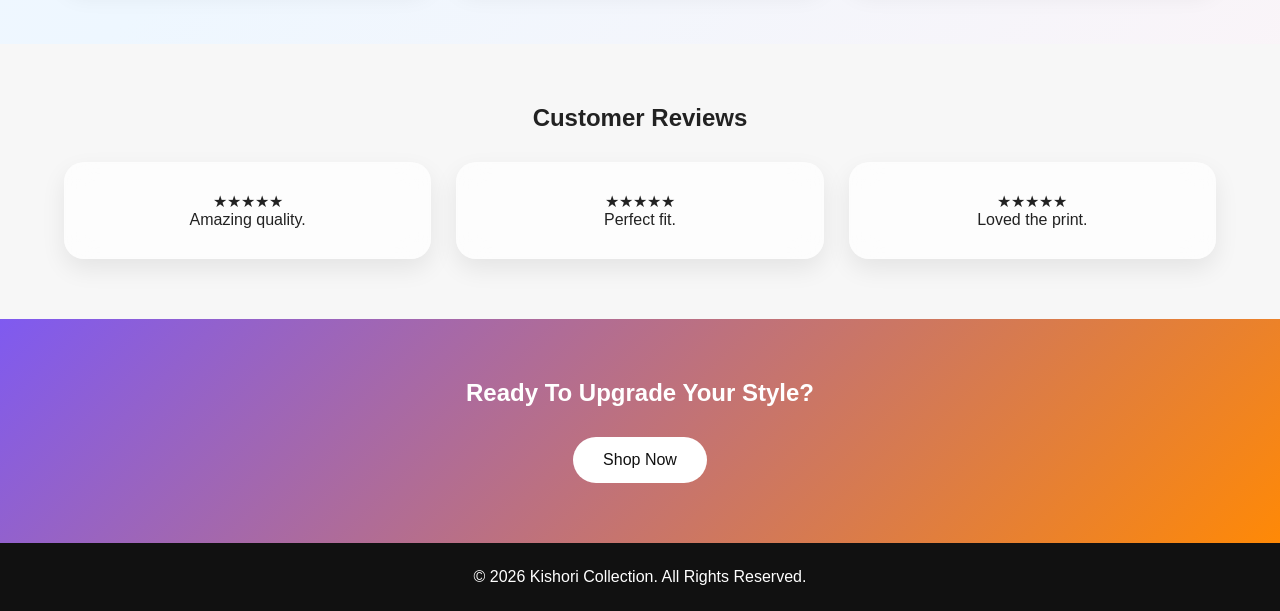
==== commit 6b75ff2f: "Update index.html" ====
--- a/index.html
+++ b/index.html
@@ -5,7 +5,7 @@
 <meta name="viewport" content="width=device-width, initial-scale=1.0">
 <title>Kishori Collection</title>
 <meta name="description" content="Premium POD fashion brand - Kishori Collection">
-<link rel="stylesheet" href="kishori-dark-luxury-style.css">
+<link rel="stylesheet" href="style.css">
 </head>
 <body>
 <div class="announcement">🔥 Free Shipping on Orders Above ₹999</div>
--- a/style.css
+++ b/style.css
@@ -0,0 +1,26 @@
+*{margin:0;padding:0;box-sizing:border-box;font-family:Arial,sans-serif}
+body{background:linear-gradient(135deg,#f8f7ff,#eef7ff,#fff3f5);color:#222}
+.container{width:90%;max-width:1200px;margin:auto}
+.announcement{background:#ff8906;color:#fff;text-align:center;padding:12px;font-weight:bold}
+header{background:#fff;position:sticky;top:0;box-shadow:0 2px 10px rgba(0,0,0,.08)}
+.nav{display:flex;justify-content:space-between;align-items:center;padding:18px 0}
+nav a{text-decoration:none;color:#222;margin-left:20px}
+.logo{font-size:1.5rem;font-weight:bold}
+.hero{min-height:85vh;display:flex;justify-content:center;align-items:center;text-align:center;color:#fff;background:linear-gradient(135deg,#7f5af0,#2cb67d,#ff8906);background-size:300% 300%;animation:g 10s infinite}
+@keyframes g{0%{background-position:0% 50%}50%{background-position:100% 50%}100%{background-position:0% 50%}}
+.hero h1{font-size:4rem}
+.hero p{margin:20px 0}
+.btn{display:inline-block;padding:14px 30px;background:#111;color:#fff;text-decoration:none;border-radius:30px}
+.light{background:#fff;color:#111}
+.stats{display:grid;grid-template-columns:repeat(auto-fit,minmax(200px,1fr));gap:20px;padding:60px 0}
+.stat,.card,.product{background:rgba(255,255,255,.7);backdrop-filter:blur(15px);padding:30px;border-radius:20px;text-align:center;box-shadow:0 10px 25px rgba(0,0,0,.08)}
+.stat h2{color:#7f5af0}
+section{padding:60px 0}
+h2{text-align:center;margin-bottom:30px}
+.grid{display:grid;grid-template-columns:repeat(auto-fit,minmax(250px,1fr));gap:25px}
+.card:hover,.product:hover{transform:translateY(-8px);transition:.3s}
+.reviews{background:#f7f7f7}
+.cta{text-align:center;background:linear-gradient(135deg,#7f5af0,#ff8906);color:#fff}
+footer{background:#111;color:#fff;text-align:center;padding:25px}
+.whatsapp{position:fixed;bottom:25px;right:25px;width:60px;height:60px;background:#25D366;border-radius:50%;display:flex;justify-content:center;align-items:center;text-decoration:none;font-size:28px}
+@media(max-width:768px){.hero h1{font-size:2.5rem}.nav{flex-direction:column;gap:10px}}
